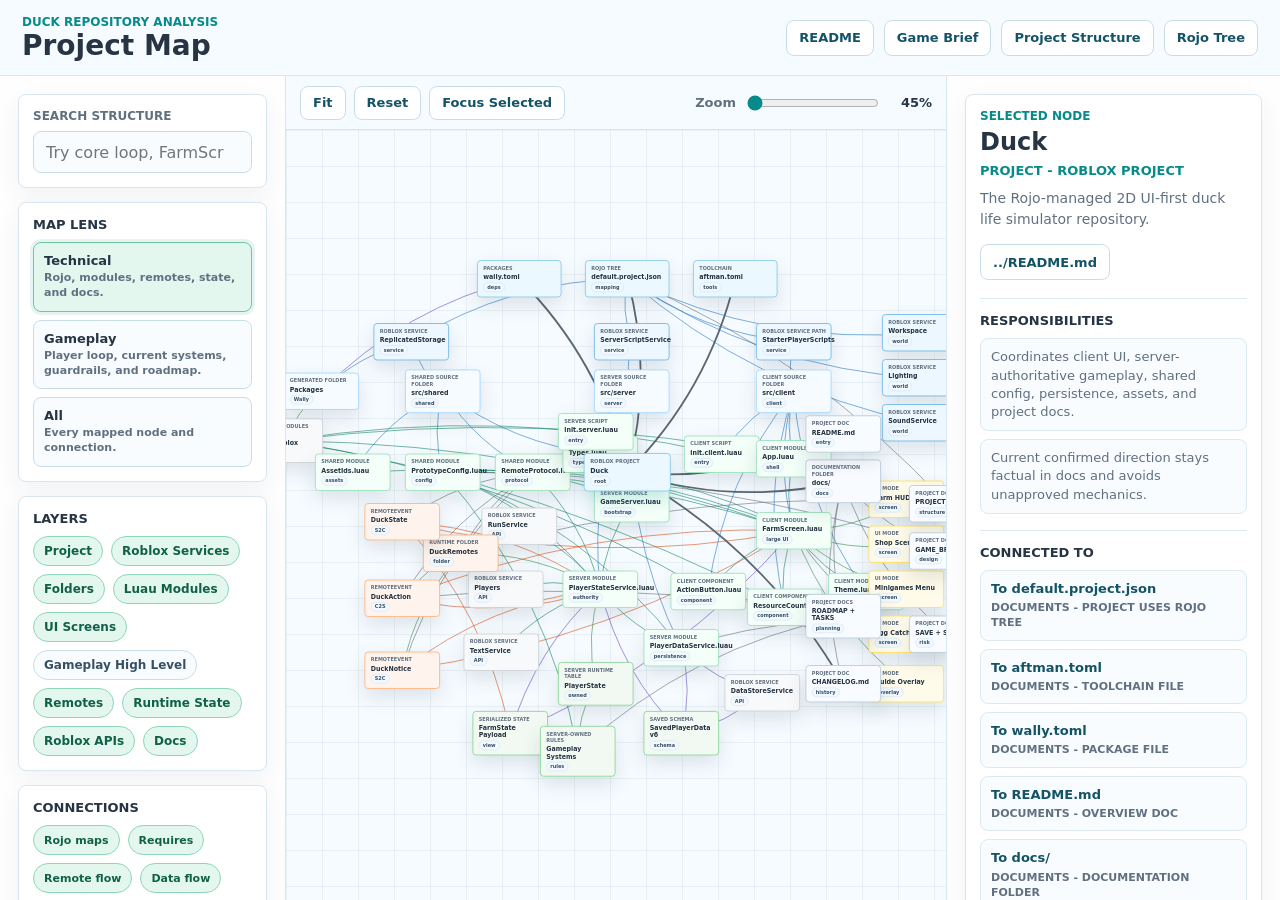
==== docs/project-map/index.html @ 3595fe2d "Structure" ====
<!doctype html>
<html lang="en">
	<head>
		<meta charset="utf-8">
		<meta name="viewport" content="width=device-width, initial-scale=1">
		<title>Duck Project Map</title>
		<link rel="stylesheet" href="styles.css">
	</head>
	<body>
		<header class="app-header">
			<div>
				<p class="eyebrow">Duck repository analysis</p>
				<h1>Project Map</h1>
			</div>
			<div class="header-actions">
				<a href="../../README.md">README</a>
				<a href="../GAME_BRIEF.md">Game Brief</a>
				<a href="../PROJECT_STRUCTURE.md">Project Structure</a>
				<a href="../../default.project.json">Rojo Tree</a>
			</div>
		</header>

		<main class="workspace">
			<aside class="left-panel" aria-label="Project map controls">
				<section class="panel-section">
					<label class="search-label" for="searchInput">Search structure</label>
					<input id="searchInput" class="search-input" type="search" placeholder="Try core loop, FarmScreen, DuckAction">
				</section>

				<section class="panel-section">
					<h2>Map Lens</h2>
					<div id="lensButtons" class="lens-grid"></div>
				</section>

				<section class="panel-section">
					<h2>Layers</h2>
					<div id="layerFilters" class="chip-grid"></div>
				</section>

				<section class="panel-section">
					<h2>Connections</h2>
					<div id="edgeFilters" class="chip-grid compact"></div>
				</section>

				<section class="panel-section stats">
					<h2>Snapshot</h2>
					<dl>
						<div>
							<dt>Rojo services</dt>
							<dd>6</dd>
						</div>
						<div>
							<dt>Source modules</dt>
							<dd>13</dd>
						</div>
						<div>
							<dt>Runtime remotes</dt>
							<dd>3</dd>
						</div>
						<div>
							<dt>Save schema</dt>
							<dd>v6</dd>
						</div>
					</dl>
				</section>

				<section class="panel-section note">
					<h2>Source Basis</h2>
					<p>This map is derived from the current Rojo tree, `src` modules, shared protocol/config files, README, game brief, roadmap, and project structure docs.</p>
				</section>
			</aside>

			<section class="map-shell" aria-label="Interactive mind map">
				<div class="map-toolbar">
					<div class="toolbar-group">
						<button id="fitButton" type="button">Fit</button>
						<button id="resetButton" type="button">Reset</button>
						<button id="focusButton" type="button">Focus Selected</button>
					</div>
					<div class="zoom-control">
						<label for="zoomInput">Zoom</label>
						<input id="zoomInput" type="range" min="0.45" max="1.45" step="0.01" value="0.8">
						<span id="zoomValue">80%</span>
					</div>
				</div>

				<div id="mapViewport" class="map-viewport">
					<div id="mapCanvas" class="map-canvas">
						<svg id="connectionSvg" class="connection-svg" aria-hidden="true"></svg>
						<div id="nodeLayer" class="node-layer"></div>
					</div>
				</div>
			</section>

			<aside class="right-panel" aria-label="Selected node details">
				<section id="detailPanel" class="detail-panel">
					<p class="eyebrow">Selected node</p>
					<h2 id="detailTitle">Duck</h2>
					<p id="detailMeta" class="detail-meta">Repository root</p>
					<p id="detailDescription" class="detail-description">Click any node or connection to inspect how it fits into the project.</p>
					<a id="detailFile" class="file-link" href="../../README.md">Open related file</a>

					<div class="detail-block">
						<h3>Responsibilities</h3>
						<ul id="detailResponsibilities"></ul>
					</div>

					<div class="detail-block">
						<h3>Connected To</h3>
						<ul id="detailConnections"></ul>
					</div>
				</section>
			</aside>
		</main>

		<script src="script.js"></script>
	</body>
</html>
---- docs/project-map/styles.css ----
:root {
	--bg: #f6fbff;
	--panel: #ffffff;
	--panel-soft: #eef9f3;
	--ink: #263443;
	--muted: #617080;
	--line: #cad8e4;
	--line-strong: #52687a;
	--accent: #078a8a;
	--accent-2: #2f9e44;
	--accent-3: #ffd43b;
	--warning: #e8590c;
	--shadow: 0 18px 42px rgba(31, 54, 73, 0.12);
	--radius: 8px;
	--header-height: 76px;
}

* {
	box-sizing: border-box;
}

html,
body {
	height: 100%;
}

body {
	margin: 0;
	background: var(--bg);
	color: var(--ink);
	font-family:
		Inter,
		ui-sans-serif,
		system-ui,
		-apple-system,
		BlinkMacSystemFont,
		"Segoe UI",
		sans-serif;
	overflow: hidden;
}

button,
input {
	font: inherit;
}

.app-header {
	align-items: center;
	background: rgba(246, 251, 255, 0.92);
	border-bottom: 1px solid #d7e6f0;
	display: flex;
	height: var(--header-height);
	justify-content: space-between;
	padding: 0 22px;
	position: relative;
	z-index: 5;
}

.app-header h1 {
	font-size: 28px;
	line-height: 1;
	margin: 3px 0 0;
}

.eyebrow {
	color: var(--accent);
	font-size: 12px;
	font-weight: 800;
	letter-spacing: 0;
	margin: 0;
	text-transform: uppercase;
}

.header-actions {
	display: flex;
	flex-wrap: wrap;
	gap: 10px;
	justify-content: flex-end;
}

.header-actions a,
.file-link,
.map-toolbar button {
	align-items: center;
	background: var(--panel);
	border: 1px solid #c9dde9;
	border-radius: var(--radius);
	color: #145366;
	display: inline-flex;
	font-size: 13px;
	font-weight: 800;
	min-height: 36px;
	padding: 8px 12px;
	text-decoration: none;
}

.header-actions a:hover,
.file-link:hover,
.map-toolbar button:hover {
	border-color: var(--accent);
	color: var(--accent);
}

.workspace {
	display: grid;
	grid-template-columns: 286px minmax(0, 1fr) 334px;
	height: calc(100vh - var(--header-height));
	min-height: 0;
}

.left-panel,
.right-panel {
	background: rgba(255, 255, 255, 0.88);
	border-right: 1px solid #d7e6f0;
	min-height: 0;
	overflow: auto;
	padding: 18px;
}

.right-panel {
	border-left: 1px solid #d7e6f0;
	border-right: 0;
}

.panel-section,
.detail-panel {
	background: var(--panel);
	border: 1px solid #d7e6f0;
	border-radius: var(--radius);
	box-shadow: 0 8px 24px rgba(31, 54, 73, 0.06);
	margin-bottom: 14px;
	padding: 14px;
}

.panel-section h2,
.detail-block h3 {
	font-size: 13px;
	margin: 0 0 10px;
	text-transform: uppercase;
}

.search-label {
	color: var(--muted);
	display: block;
	font-size: 12px;
	font-weight: 800;
	margin-bottom: 8px;
	text-transform: uppercase;
}

.search-input {
	background: #f8fcff;
	border: 1px solid #c9dde9;
	border-radius: var(--radius);
	color: var(--ink);
	min-height: 42px;
	outline: none;
	padding: 10px 12px;
	width: 100%;
}

.search-input:focus {
	border-color: var(--accent);
	box-shadow: 0 0 0 3px rgba(7, 138, 138, 0.13);
}

.chip-grid {
	display: flex;
	flex-wrap: wrap;
	gap: 8px;
}

.lens-grid {
	display: grid;
	gap: 8px;
}

.lens-button {
	background: #f8fcff;
	border: 1px solid #c9dde9;
	border-radius: var(--radius);
	color: var(--ink);
	cursor: pointer;
	display: grid;
	gap: 3px;
	padding: 10px;
	text-align: left;
	width: 100%;
}

.lens-button span {
	font-size: 13px;
	font-weight: 900;
}

.lens-button small {
	color: var(--muted);
	font-size: 11px;
	font-weight: 700;
	line-height: 1.35;
}

.lens-button.active {
	background: #e3f7ef;
	border-color: #72c5a4;
	box-shadow: 0 0 0 3px rgba(7, 138, 138, 0.1);
}

.chip {
	background: #f8fcff;
	border: 1px solid #c9dde9;
	border-radius: 999px;
	color: #385063;
	cursor: pointer;
	font-size: 12px;
	font-weight: 800;
	min-height: 30px;
	padding: 6px 10px;
}

.chip.active {
	background: #e3f7ef;
	border-color: #8ed6ba;
	color: #116149;
}

.chip.compact,
.compact .chip {
	font-size: 11px;
}

.stats dl {
	display: grid;
	gap: 8px;
	margin: 0;
}

.stats div {
	align-items: center;
	background: #f8fcff;
	border: 1px solid #dce9f1;
	border-radius: var(--radius);
	display: flex;
	justify-content: space-between;
	padding: 8px 10px;
}

.stats dt {
	color: var(--muted);
	font-size: 12px;
	font-weight: 700;
}

.stats dd {
	color: var(--ink);
	font-size: 16px;
	font-weight: 900;
	margin: 0;
}

.note p {
	color: var(--muted);
	font-size: 13px;
	line-height: 1.5;
	margin: 0;
}

.map-shell {
	display: grid;
	grid-template-rows: 54px minmax(0, 1fr);
	min-width: 0;
}

.map-toolbar {
	align-items: center;
	background: rgba(246, 251, 255, 0.9);
	border-bottom: 1px solid #d7e6f0;
	display: flex;
	gap: 14px;
	justify-content: space-between;
	padding: 9px 14px;
}

.toolbar-group {
	display: flex;
	gap: 8px;
}

.map-toolbar button {
	cursor: pointer;
	min-height: 34px;
}

.zoom-control {
	align-items: center;
	color: var(--muted);
	display: flex;
	font-size: 13px;
	font-weight: 800;
	gap: 9px;
}

.zoom-control input {
	accent-color: var(--accent);
	width: 132px;
}

.zoom-control span {
	color: var(--ink);
	min-width: 42px;
	text-align: right;
}

.map-viewport {
	cursor: grab;
	min-height: 0;
	overflow: hidden;
	position: relative;
}

.map-viewport.dragging {
	cursor: grabbing;
}

.map-viewport::before {
	background-image:
		linear-gradient(rgba(145, 171, 190, 0.14) 1px, transparent 1px),
		linear-gradient(90deg, rgba(145, 171, 190, 0.14) 1px, transparent 1px);
	background-size: 36px 36px;
	content: "";
	inset: 0;
	pointer-events: none;
	position: absolute;
}

.map-canvas {
	height: 2140px;
	position: absolute;
	transform-origin: 0 0;
	width: 1780px;
}

.connection-svg,
.node-layer {
	inset: 0;
	position: absolute;
}

.connection-svg {
	height: 2140px;
	overflow: visible;
	width: 1780px;
}

.connection-line {
	fill: none;
	opacity: 0.62;
	stroke: var(--line-strong);
	stroke-linecap: round;
	stroke-width: 2;
	transition:
		opacity 140ms ease,
		stroke-width 140ms ease,
		stroke 140ms ease;
}

.connection-line.requires {
	stroke: #087f5b;
}

.connection-line.maps {
	stroke: #1971c2;
}

.connection-line.remote {
	stroke: #d9480f;
}

.connection-line.data {
	stroke: #5f3dc4;
}

.connection-line.runtime {
	stroke: #2b8a3e;
}

.connection-line.loop {
	stroke: #0b7285;
}

.connection-line.supports {
	stroke: #2f9e44;
}

.connection-line.planned {
	stroke: #c17d00;
	stroke-dasharray: 8 8;
}

.connection-line.documents {
	stroke: #5c6773;
}

.connection-hit {
	fill: none;
	opacity: 0;
	pointer-events: stroke;
	stroke: #000;
	stroke-linecap: round;
	stroke-width: 14;
}

.connection-line.dimmed {
	opacity: 0.1;
}

.connection-line.highlighted {
	opacity: 1;
	stroke-width: 4;
}

.map-node {
	background: var(--panel);
	border: 2px solid #c9dde9;
	border-radius: var(--radius);
	box-shadow: var(--shadow);
	color: var(--ink);
	cursor: pointer;
	display: grid;
	gap: 4px;
	left: 0;
	min-height: 64px;
	padding: 10px 12px;
	position: absolute;
	text-align: left;
	top: 0;
	transform: translate(-50%, -50%);
	transition:
		border-color 140ms ease,
		box-shadow 140ms ease,
		opacity 140ms ease,
		transform 140ms ease;
	width: 168px;
	z-index: 2;
}

.map-node:hover,
.map-node.selected {
	border-color: var(--accent);
	box-shadow: 0 16px 34px rgba(7, 138, 138, 0.2);
	transform: translate(-50%, -50%) scale(1.03);
	z-index: 4;
}

.map-node.connected {
	border-color: #74c69d;
}

.map-node.dimmed {
	opacity: 0.24;
}

.map-node.hidden {
	display: none;
}

.node-label {
	font-size: 14px;
	font-weight: 900;
	line-height: 1.16;
}

.node-meta {
	color: var(--muted);
	font-size: 11px;
	font-weight: 800;
	line-height: 1.25;
	text-transform: uppercase;
}

.node-badge {
	align-self: start;
	background: #f1f8ff;
	border: 1px solid #c9dde9;
	border-radius: 999px;
	color: #385063;
	display: inline-flex;
	font-size: 11px;
	font-weight: 900;
	justify-self: start;
	padding: 3px 8px;
}

.map-node.project {
	background: #ebf8ff;
	border-color: #8ecae6;
	width: 188px;
}

.map-node.service {
	background: #edf7ff;
	border-color: #74b9e8;
}

.map-node.folder {
	background: #f6fbff;
	border-color: #a5d8ff;
}

.map-node.module {
	background: #f3fff8;
	border-color: #9de1bb;
}

.map-node.runtime {
	background: #f1f9f2;
	border-color: #8ed69a;
}

.map-node.remote {
	background: #fff4ed;
	border-color: #ffb680;
}

.map-node.ui {
	background: #fffbea;
	border-color: #ffe066;
}

.map-node.gameplay {
	background: #ecfbf5;
	border-color: #63c99f;
	width: 188px;
}

.map-node.external {
	background: #f8f9fa;
	border-color: #ced4da;
}

.map-node.docs {
	background: #f8fbff;
	border-color: #bcccdc;
}

.detail-panel {
	margin: 0;
	min-height: calc(100% - 2px);
}

.detail-panel h2 {
	font-size: 24px;
	line-height: 1.1;
	margin: 6px 0 8px;
}

.detail-meta {
	color: var(--accent);
	font-size: 13px;
	font-weight: 900;
	margin: 0 0 10px;
	text-transform: uppercase;
}

.detail-description {
	color: var(--muted);
	font-size: 14px;
	line-height: 1.5;
	margin: 0 0 14px;
}

.file-link {
	margin-bottom: 18px;
	max-width: 100%;
	overflow: hidden;
	text-overflow: ellipsis;
	white-space: nowrap;
}

.detail-block {
	border-top: 1px solid #dce9f1;
	padding-top: 14px;
}

.detail-block ul {
	display: grid;
	gap: 8px;
	list-style: none;
	margin: 0 0 16px;
	padding: 0;
}

.detail-block li {
	background: #f8fcff;
	border: 1px solid #dce9f1;
	border-radius: var(--radius);
	color: var(--muted);
	font-size: 13px;
	line-height: 1.4;
	padding: 9px 10px;
}

.connection-button {
	background: transparent;
	border: 0;
	color: #145366;
	cursor: pointer;
	display: block;
	font-weight: 800;
	padding: 0;
	text-align: left;
	width: 100%;
}

.connection-button small {
	color: var(--muted);
	display: block;
	font-size: 11px;
	font-weight: 800;
	margin-top: 2px;
	text-transform: uppercase;
}

@media (max-width: 1180px) {
	body {
		overflow: auto;
	}

	.workspace {
		grid-template-columns: 240px minmax(0, 1fr);
		height: auto;
		min-height: calc(100vh - var(--header-height));
	}

	.right-panel {
		border-left: 0;
		border-top: 1px solid #d7e6f0;
		grid-column: 1 / -1;
	}

	.map-shell {
		min-height: 720px;
	}
}

@media (max-width: 760px) {
	:root {
		--header-height: auto;
	}

	.app-header {
		align-items: flex-start;
		display: grid;
		gap: 12px;
		height: auto;
		padding: 16px;
	}

	.header-actions {
		justify-content: flex-start;
	}

	.workspace {
		display: block;
	}

	.left-panel,
	.right-panel {
		border: 0;
		padding: 12px;
	}

	.map-shell {
		min-height: 640px;
	}

	.map-toolbar {
		align-items: flex-start;
		display: grid;
	}
}
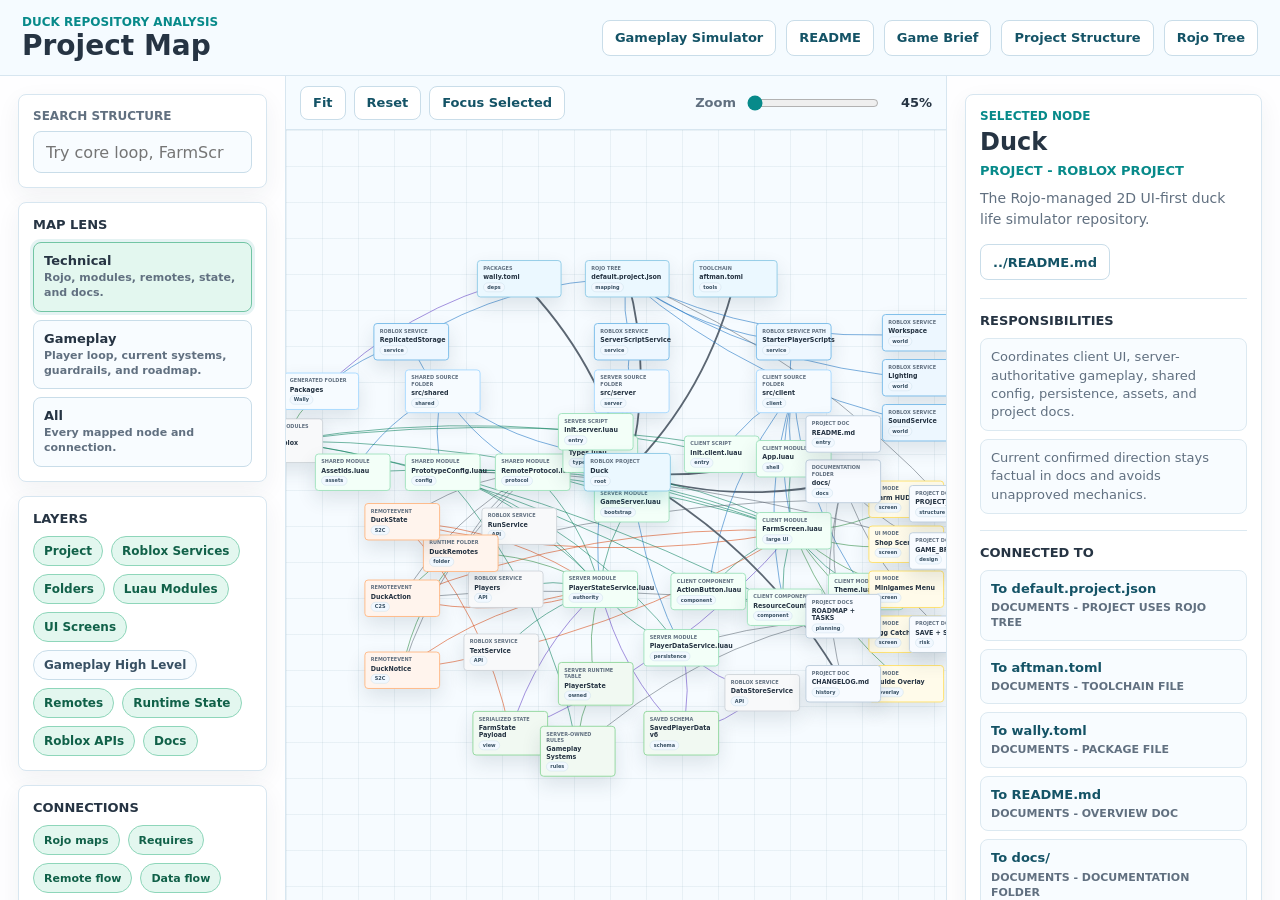
==== commit ab222bd4: "Add gameplay flow simulator Add a static autoplay gameplay simulator that visualizes the current con" ====
--- a/docs/project-map/index.html
+++ b/docs/project-map/index.html
@@ -13,6 +13,7 @@
 				<h1>Project Map</h1>
 			</div>
 			<div class="header-actions">
+				<a href="gameplay-flow.html">Gameplay Simulator</a>
 				<a href="../../README.md">README</a>
 				<a href="../GAME_BRIEF.md">Game Brief</a>
 				<a href="../PROJECT_STRUCTURE.md">Project Structure</a>
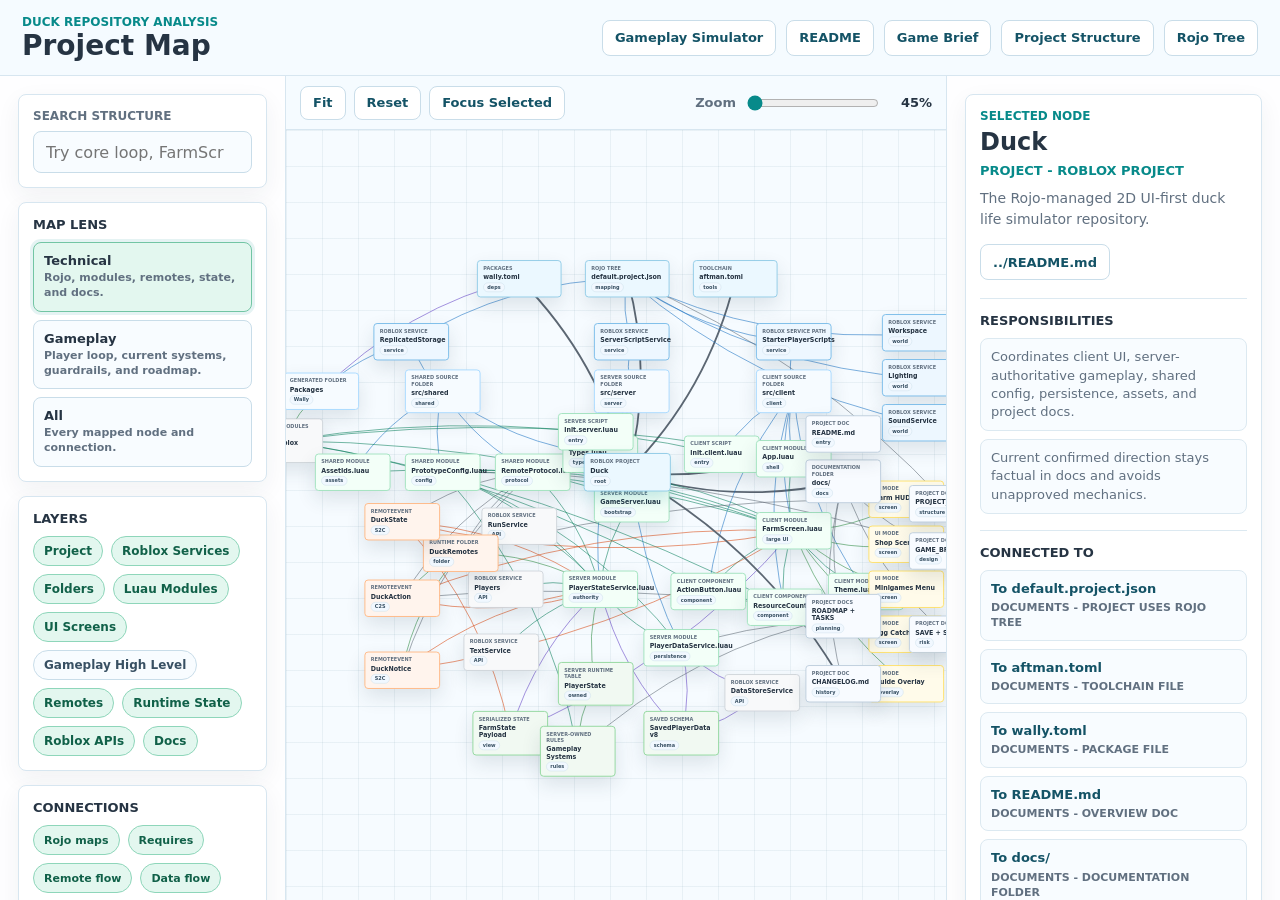
==== commit 18dfa79e: "Implement Daily Streak V1 (schema v8) Extends Daily Check-in V0 into a persistent 7-day streak: esca" ====
--- a/docs/project-map/index.html
+++ b/docs/project-map/index.html
@@ -60,7 +60,7 @@
 						</div>
 						<div>
 							<dt>Save schema</dt>
-							<dd>v6</dd>
+							<dd>v8</dd>
 						</div>
 					</dl>
 				</section>
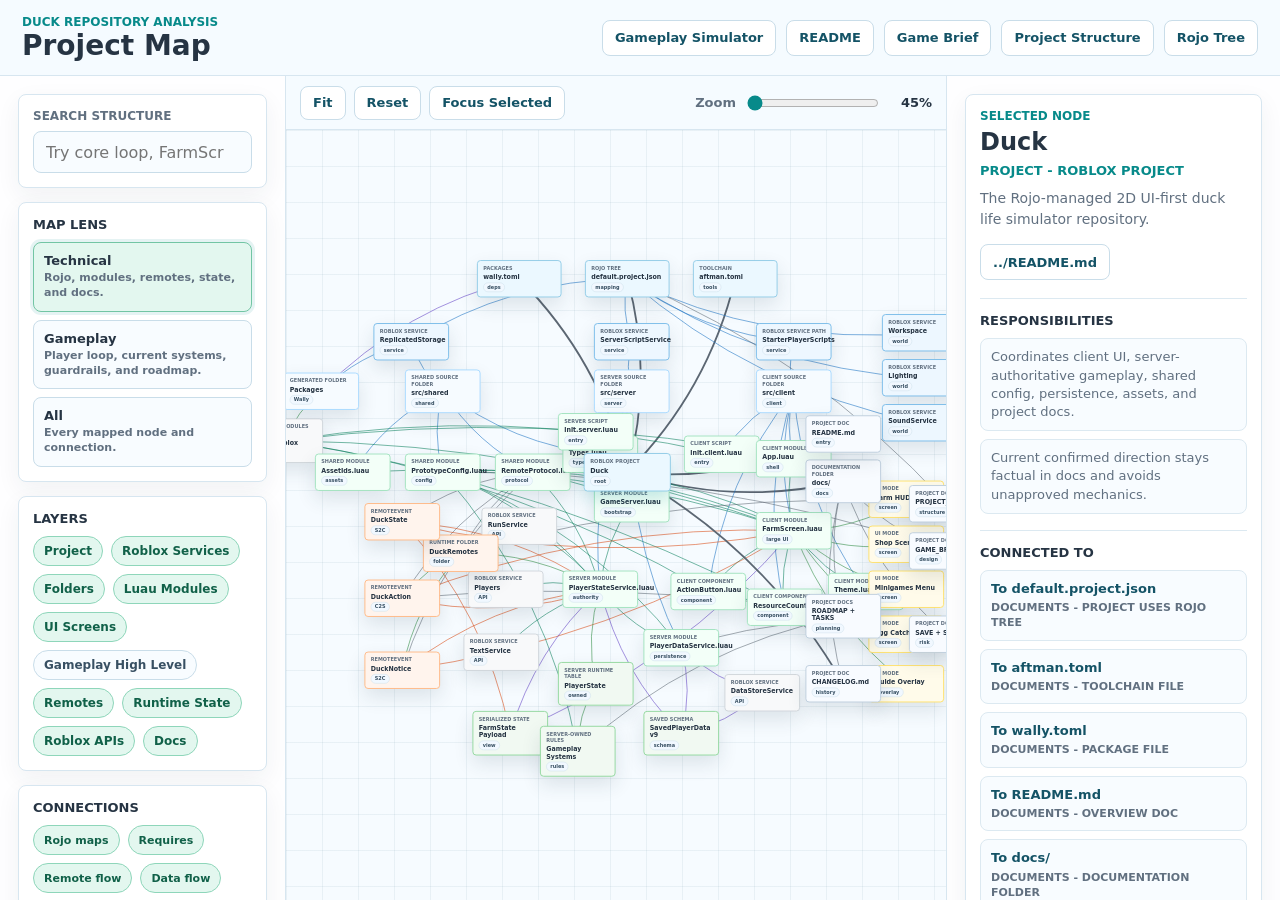
==== commit 35334b59: "Implement Daily Quests V0 (schema v9) Three rotating UTC-day goals from an 8-goal pool over existing" ====
--- a/docs/project-map/index.html
+++ b/docs/project-map/index.html
@@ -60,7 +60,7 @@
 						</div>
 						<div>
 							<dt>Save schema</dt>
-							<dd>v8</dd>
+							<dd>v9</dd>
 						</div>
 					</dl>
 				</section>
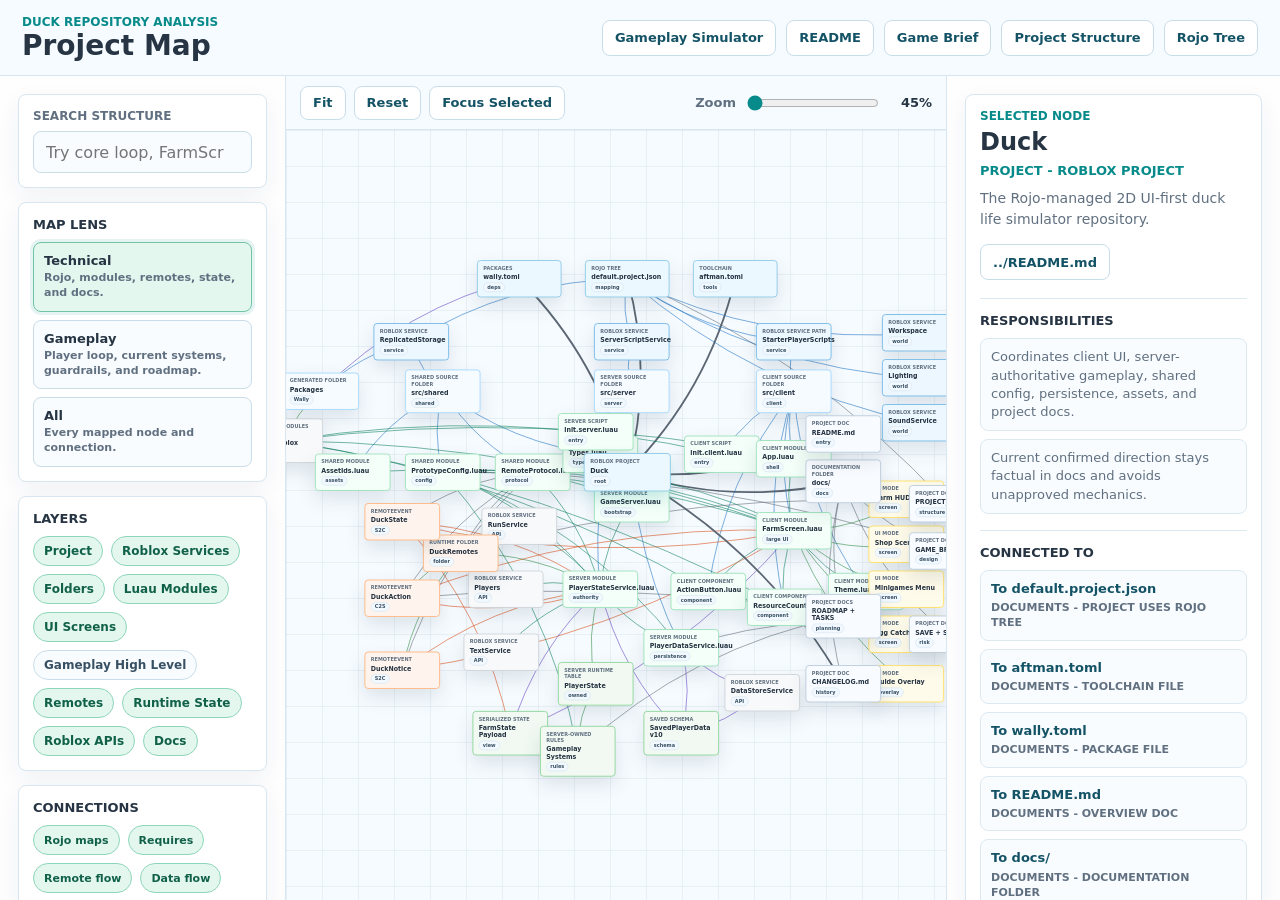
==== commit b52b3ece: "Implement Feature Unlock Ladder V0 (schema v10) Fresh profiles reveal systems as progress earns them" ====
--- a/docs/project-map/index.html
+++ b/docs/project-map/index.html
@@ -60,7 +60,7 @@
 						</div>
 						<div>
 							<dt>Save schema</dt>
-							<dd>v9</dd>
+							<dd>v10</dd>
 						</div>
 					</dl>
 				</section>
